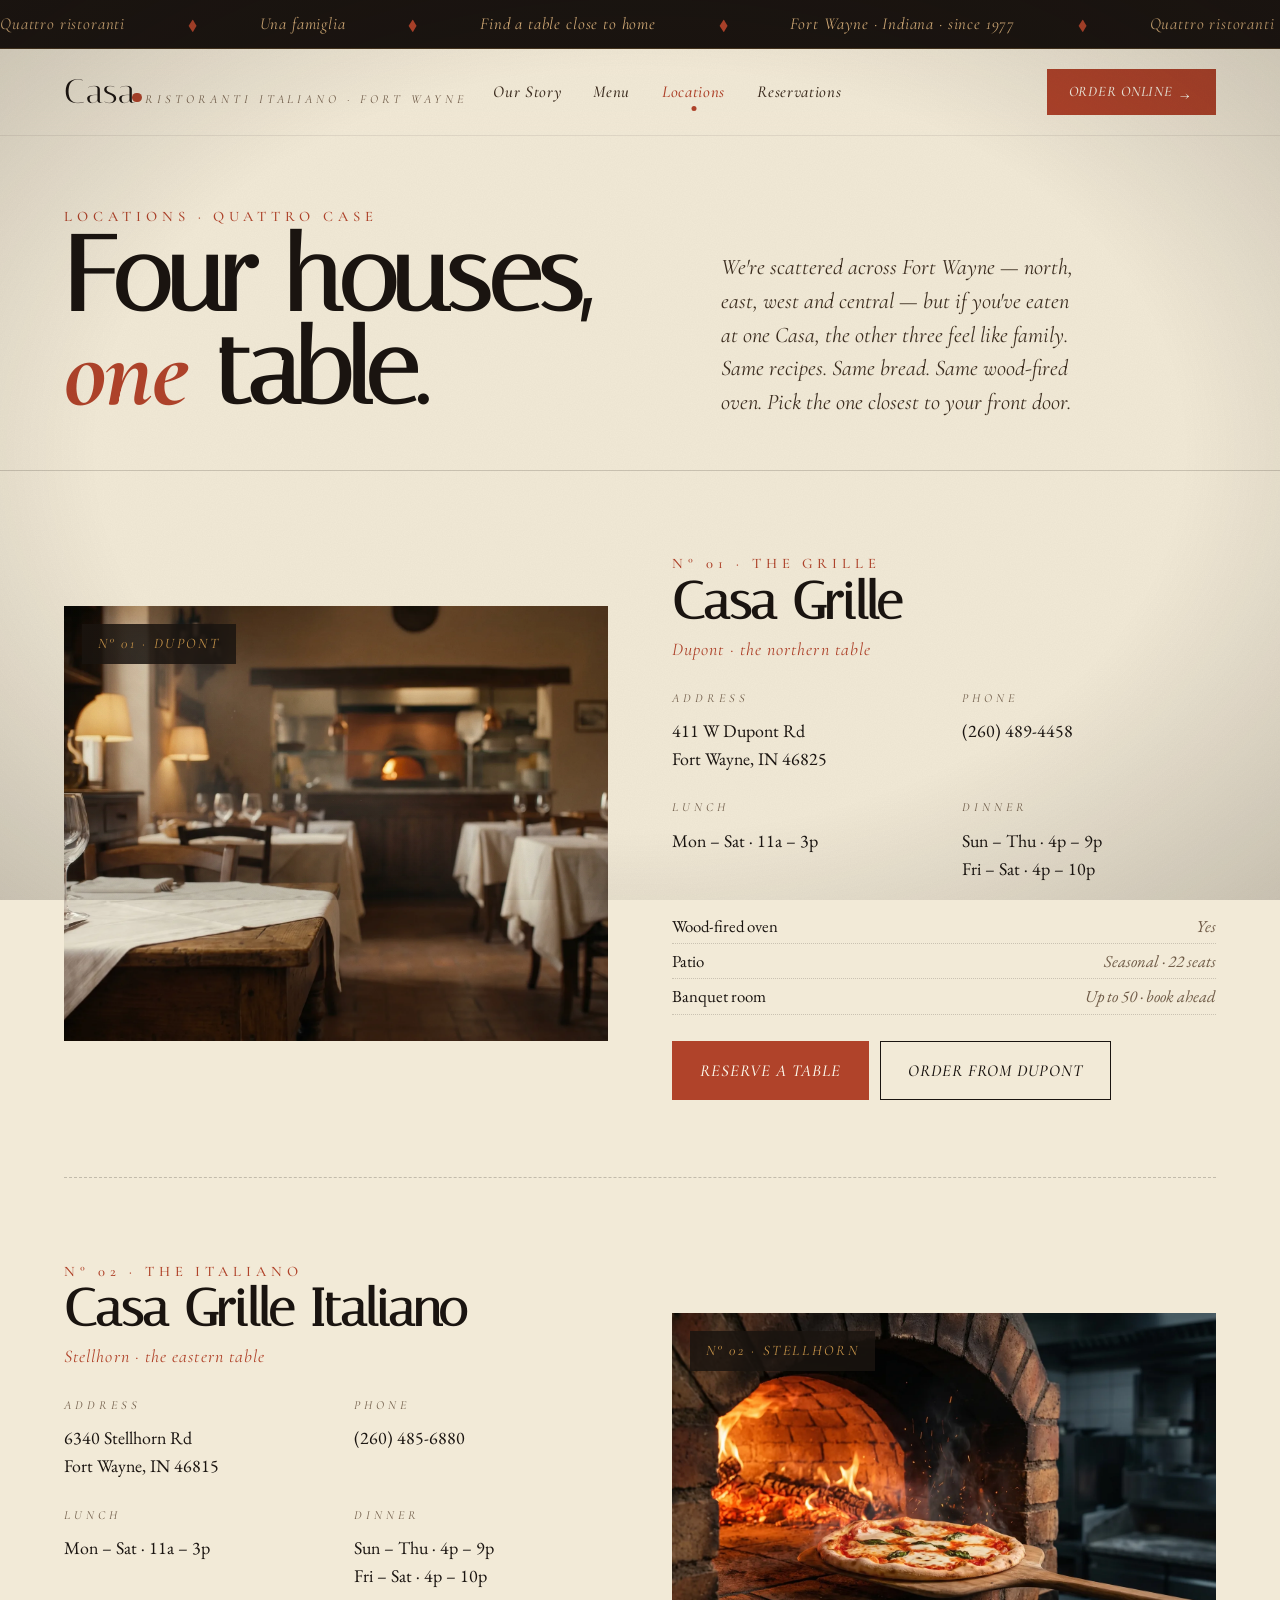
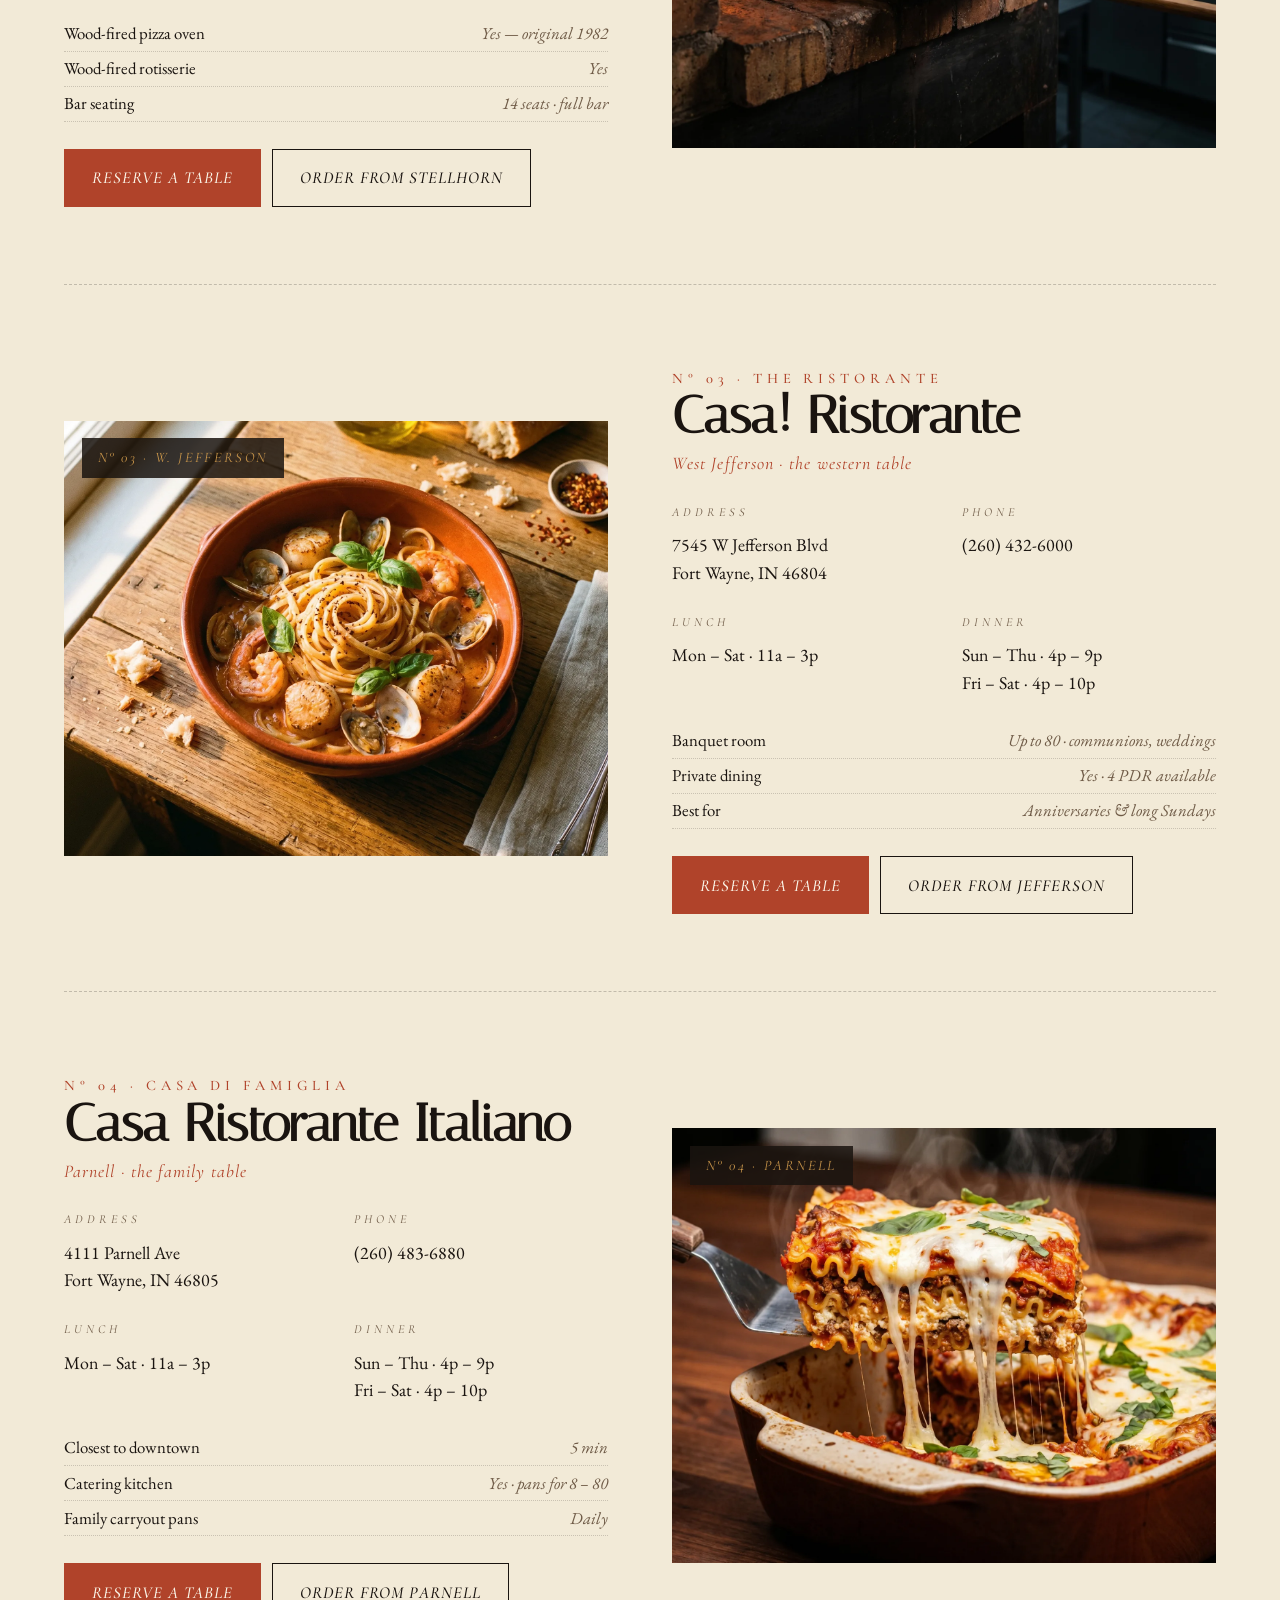
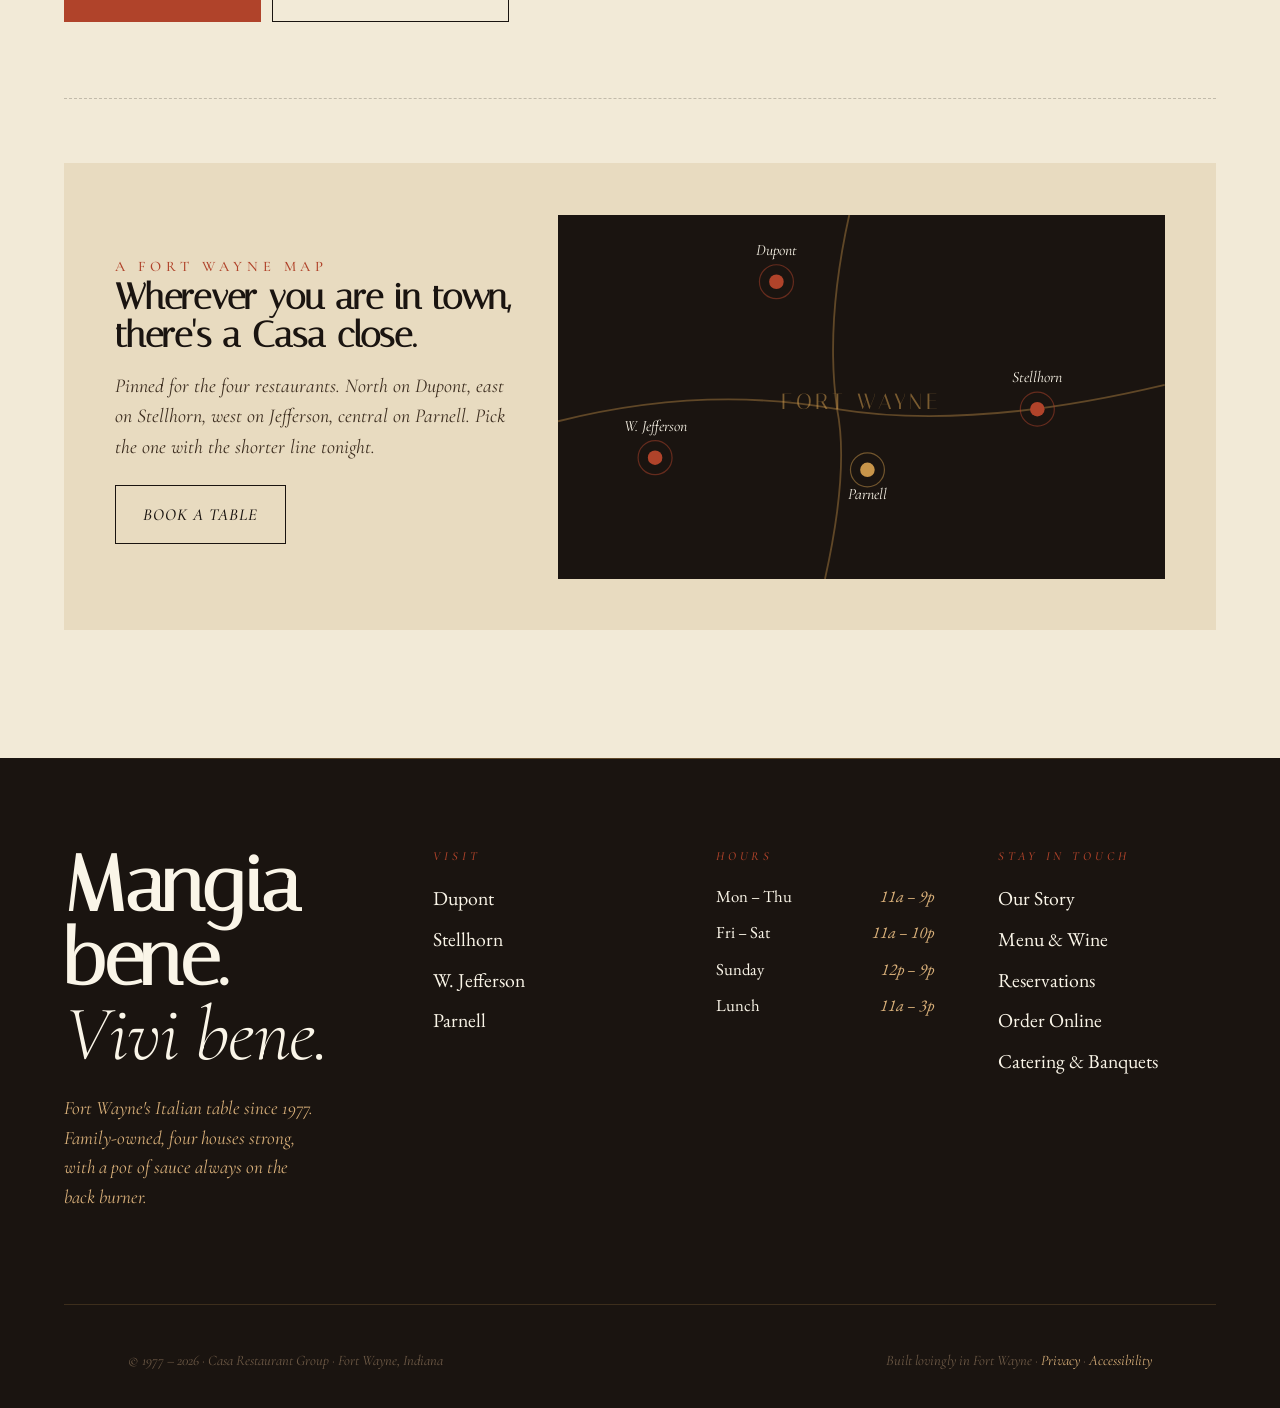
==== locations.html @ 564cd4e3 "feat: launch Casa Ristoranti Italiano demo website Six-page editorial demo for Casa's four Fort Wayn" ====
<!DOCTYPE html>
<html lang="en">
<head>
  <meta charset="UTF-8" />
  <meta name="viewport" content="width=device-width, initial-scale=1.0" />
  <title>Locations · Casa Ristoranti Italiano · Fort Wayne</title>
  <meta name="description" content="Four Casa locations across Fort Wayne, Indiana — Dupont, Stellhorn, West Jefferson, and Parnell. Find a table close to home." />
  <meta name="theme-color" content="#F2EAD7" />
  <link rel="icon" type="image/svg+xml" href="assets/svg/diamond.svg" />

  <link rel="preconnect" href="https://fonts.googleapis.com" />
  <link rel="preconnect" href="https://fonts.gstatic.com" crossorigin />
  <link href="https://fonts.googleapis.com/css2?family=Italiana&family=EB+Garamond:ital,wght@0,400;0,500;0,600;1,400;1,500&family=Cormorant+Garamond:ital,wght@0,300;0,400;0,500;1,300;1,400;1,500&display=swap" rel="stylesheet" />

  <link rel="stylesheet" href="assets/css/tokens.css" />
  <link rel="stylesheet" href="assets/css/base.css" />
  <link rel="stylesheet" href="assets/css/typography.css" />
  <link rel="stylesheet" href="assets/css/layout.css" />
  <link rel="stylesheet" href="assets/css/locations.css" />
</head>
<body>
  <a href="#main" class="skip">Skip to content</a>

  <div class="marquee" aria-hidden="true">
    <div class="marquee__track">
      <div class="marquee__row">
        <span class="marquee__item">Quattro ristoranti</span>
        <span class="marquee__dot">◆</span>
        <span class="marquee__item">Una famiglia</span>
        <span class="marquee__dot">◆</span>
        <span class="marquee__item">Find a table close to home</span>
        <span class="marquee__dot">◆</span>
        <span class="marquee__item">Fort Wayne · Indiana · since 1977</span>
        <span class="marquee__dot">◆</span>
      </div>
      <div class="marquee__row" aria-hidden="true">
        <span class="marquee__item">Quattro ristoranti</span>
        <span class="marquee__dot">◆</span>
        <span class="marquee__item">Una famiglia</span>
        <span class="marquee__dot">◆</span>
        <span class="marquee__item">Find a table close to home</span>
        <span class="marquee__dot">◆</span>
        <span class="marquee__item">Fort Wayne · Indiana · since 1977</span>
        <span class="marquee__dot">◆</span>
      </div>
    </div>
  </div>

  <header class="nav" id="site-nav">
    <div class="shell shell--wide nav__inner">
      <a href="index.html" class="nav__brand"><span class="nav__brand-mark">Casa</span><span class="nav__brand-meta">Ristoranti Italiano · Fort Wayne</span></a>
      <nav class="nav__menu" aria-label="Primary">
        <a href="story.html" class="nav__link">Our Story</a>
        <a href="menu.html" class="nav__link">Menu</a>
        <a href="locations.html" class="nav__link">Locations</a>
        <a href="reservations.html" class="nav__link">Reservations</a>
      </nav>
      <div class="nav__cta"><a href="order.html" class="btn btn--small">Order Online <span class="btn__arrow">→</span></a></div>
      <button class="nav__burger" aria-label="Open menu" aria-expanded="false"><span></span><span></span><span></span></button>
    </div>
  </header>

  <main id="main">
    <section class="shell shell--wide loc-hero">
      <div>
        <span class="t-eyebrow">Locations · Quattro Case</span>
        <h1 class="loc-hero__title reveal">Four houses, <em>one</em> table.</h1>
      </div>
      <p class="loc-hero__lede reveal" style="--reveal-delay: 0.1s">
        We're scattered across Fort Wayne — north, east, west and central — but if you've eaten at one Casa, the other three feel like family. Same recipes. Same bread. Same wood-fired oven. Pick the one closest to your front door.
      </p>
    </section>

    <div class="shell shell--wide">
      <!-- Casa Grille — Dupont -->
      <article class="loc" id="dupont">
        <div class="loc__media reveal">
          <span class="loc__media-num">N° 01 · Dupont</span>
          <img src="assets/img/trattoria-interior.webp" alt="Warm interior of Casa Grille on Dupont, brass pendant lights, terracotta tile floor." />
        </div>
        <div class="loc__text reveal" style="--reveal-delay: 0.1s">
          <span class="t-eyebrow">N° 01 · The Grille</span>
          <h2 class="loc__name">Casa Grille</h2>
          <span class="loc__sub">Dupont · the northern table</span>

          <dl class="loc__details">
            <div>
              <dt>Address</dt>
              <dd>411 W Dupont Rd<br/>Fort Wayne, IN 46825</dd>
            </div>
            <div>
              <dt>Phone</dt>
              <dd><a href="tel:+12604894458">(260) 489-4458</a></dd>
            </div>
            <div>
              <dt>Lunch</dt>
              <dd>Mon &ndash; Sat · 11a &ndash; 3p</dd>
            </div>
            <div>
              <dt>Dinner</dt>
              <dd>Sun &ndash; Thu · 4p &ndash; 9p<br/>Fri &ndash; Sat · 4p &ndash; 10p</dd>
            </div>
          </dl>

          <ul class="loc__hours" style="margin-bottom: 1.5rem;">
            <li><span>Wood-fired oven</span><span>Yes</span></li>
            <li><span>Patio</span><span>Seasonal · 22 seats</span></li>
            <li><span>Banquet room</span><span>Up to 50 · book ahead</span></li>
          </ul>

          <div class="loc__cta">
            <a href="reservations.html?loc=dupont" class="btn">Reserve a Table</a>
            <a href="order.html" class="btn btn--ghost">Order from Dupont</a>
          </div>
        </div>
      </article>

      <!-- Casa Grille Italiano — Stellhorn -->
      <article class="loc" id="stellhorn">
        <div class="loc__media reveal">
          <span class="loc__media-num">N° 02 · Stellhorn</span>
          <img src="assets/img/wood-fired-pizza.webp" alt="Wood-fired pizza going into the brick oven at Casa Stellhorn." />
        </div>
        <div class="loc__text reveal" style="--reveal-delay: 0.1s">
          <span class="t-eyebrow">N° 02 · The Italiano</span>
          <h2 class="loc__name">Casa Grille Italiano</h2>
          <span class="loc__sub">Stellhorn · the eastern table</span>

          <dl class="loc__details">
            <div>
              <dt>Address</dt>
              <dd>6340 Stellhorn Rd<br/>Fort Wayne, IN 46815</dd>
            </div>
            <div>
              <dt>Phone</dt>
              <dd><a href="tel:+12604856880">(260) 485-6880</a></dd>
            </div>
            <div>
              <dt>Lunch</dt>
              <dd>Mon &ndash; Sat · 11a &ndash; 3p</dd>
            </div>
            <div>
              <dt>Dinner</dt>
              <dd>Sun &ndash; Thu · 4p &ndash; 9p<br/>Fri &ndash; Sat · 4p &ndash; 10p</dd>
            </div>
          </dl>

          <ul class="loc__hours" style="margin-bottom: 1.5rem;">
            <li><span>Wood-fired pizza oven</span><span>Yes — original 1982</span></li>
            <li><span>Wood-fired rotisserie</span><span>Yes</span></li>
            <li><span>Bar seating</span><span>14 seats · full bar</span></li>
          </ul>

          <div class="loc__cta">
            <a href="reservations.html?loc=stellhorn" class="btn">Reserve a Table</a>
            <a href="order.html" class="btn btn--ghost">Order from Stellhorn</a>
          </div>
        </div>
      </article>

      <!-- Casa! Ristorante — Jefferson -->
      <article class="loc" id="jefferson">
        <div class="loc__media reveal">
          <span class="loc__media-num">N° 03 · W. Jefferson</span>
          <img src="assets/img/hero-linguine.webp" alt="Plate of Linguine Tutto Mare from Casa! Ristorante on West Jefferson." />
        </div>
        <div class="loc__text reveal" style="--reveal-delay: 0.1s">
          <span class="t-eyebrow">N° 03 · The Ristorante</span>
          <h2 class="loc__name">Casa! Ristorante</h2>
          <span class="loc__sub">West Jefferson · the western table</span>

          <dl class="loc__details">
            <div>
              <dt>Address</dt>
              <dd>7545 W Jefferson Blvd<br/>Fort Wayne, IN 46804</dd>
            </div>
            <div>
              <dt>Phone</dt>
              <dd><a href="tel:+12604326000">(260) 432-6000</a></dd>
            </div>
            <div>
              <dt>Lunch</dt>
              <dd>Mon &ndash; Sat · 11a &ndash; 3p</dd>
            </div>
            <div>
              <dt>Dinner</dt>
              <dd>Sun &ndash; Thu · 4p &ndash; 9p<br/>Fri &ndash; Sat · 4p &ndash; 10p</dd>
            </div>
          </dl>

          <ul class="loc__hours" style="margin-bottom: 1.5rem;">
            <li><span>Banquet room</span><span>Up to 80 · communions, weddings</span></li>
            <li><span>Private dining</span><span>Yes · 4 PDR available</span></li>
            <li><span>Best for</span><span>Anniversaries &amp; long Sundays</span></li>
          </ul>

          <div class="loc__cta">
            <a href="reservations.html?loc=jefferson" class="btn">Reserve a Table</a>
            <a href="order.html" class="btn btn--ghost">Order from Jefferson</a>
          </div>
        </div>
      </article>

      <!-- Casa Ristorante Italiano — Parnell -->
      <article class="loc" id="parnell">
        <div class="loc__media reveal">
          <span class="loc__media-num">N° 04 · Parnell</span>
          <img src="assets/img/lasagna.webp" alt="A square slice of lasagna being lifted from a deep ceramic dish." />
        </div>
        <div class="loc__text reveal" style="--reveal-delay: 0.1s">
          <span class="t-eyebrow">N° 04 · Casa di Famiglia</span>
          <h2 class="loc__name">Casa Ristorante Italiano</h2>
          <span class="loc__sub">Parnell · the family table</span>

          <dl class="loc__details">
            <div>
              <dt>Address</dt>
              <dd>4111 Parnell Ave<br/>Fort Wayne, IN 46805</dd>
            </div>
            <div>
              <dt>Phone</dt>
              <dd><a href="tel:+12604836880">(260) 483-6880</a></dd>
            </div>
            <div>
              <dt>Lunch</dt>
              <dd>Mon &ndash; Sat · 11a &ndash; 3p</dd>
            </div>
            <div>
              <dt>Dinner</dt>
              <dd>Sun &ndash; Thu · 4p &ndash; 9p<br/>Fri &ndash; Sat · 4p &ndash; 10p</dd>
            </div>
          </dl>

          <ul class="loc__hours" style="margin-bottom: 1.5rem;">
            <li><span>Closest to downtown</span><span>5 min</span></li>
            <li><span>Catering kitchen</span><span>Yes · pans for 8 &ndash; 80</span></li>
            <li><span>Family carryout pans</span><span>Daily</span></li>
          </ul>

          <div class="loc__cta">
            <a href="reservations.html?loc=parnell" class="btn">Reserve a Table</a>
            <a href="order.html" class="btn btn--ghost">Order from Parnell</a>
          </div>
        </div>
      </article>

      <!-- Map placeholder -->
      <div class="loc-map">
        <div>
          <span class="t-eyebrow">A Fort Wayne map</span>
          <h2 class="loc-map__title">Wherever you are in town, there's a Casa close.</h2>
          <p class="loc-map__copy">Pinned for the four restaurants. North on Dupont, east on Stellhorn, west on Jefferson, central on Parnell. Pick the one with the shorter line tonight.</p>
          <a href="reservations.html" class="btn btn--ghost" style="margin-top: 1.25rem;">Book a Table</a>
        </div>

        <div class="loc-map__visual" aria-label="Fort Wayne sketch map showing Casa locations">
          <svg viewBox="0 0 500 300" xmlns="http://www.w3.org/2000/svg" preserveAspectRatio="xMidYMid meet">
            <!-- Simple stylized "rivers" -->
            <path d="M 0,170 Q 120,140 230,160 Q 340,178 500,140" stroke="rgba(200,149,74,0.4)" stroke-width="1.5" fill="none"/>
            <path d="M 230,160 Q 240,210 220,300" stroke="rgba(200,149,74,0.4)" stroke-width="1.5" fill="none"/>
            <path d="M 230,160 Q 220,90 240,0" stroke="rgba(200,149,74,0.4)" stroke-width="1.5" fill="none"/>

            <!-- City label -->
            <text x="250" y="160" fill="rgba(200,149,74,0.55)" text-anchor="middle" font-family="'Italiana', serif" font-size="18" letter-spacing="3">FORT WAYNE</text>

            <!-- Pins -->
            <!-- Dupont (north) -->
            <g transform="translate(180,55)">
              <circle r="6" fill="#B0432A"/>
              <circle r="14" fill="none" stroke="#B0432A" stroke-opacity="0.5" stroke-width="1"/>
              <text x="0" y="-22" fill="#FAF5E8" text-anchor="middle" font-family="'Cormorant Garamond', serif" font-style="italic" font-size="13">Dupont</text>
            </g>
            <!-- Stellhorn (east) -->
            <g transform="translate(395,160)">
              <circle r="6" fill="#B0432A"/>
              <circle r="14" fill="none" stroke="#B0432A" stroke-opacity="0.5" stroke-width="1"/>
              <text x="0" y="-22" fill="#FAF5E8" text-anchor="middle" font-family="'Cormorant Garamond', serif" font-style="italic" font-size="13">Stellhorn</text>
            </g>
            <!-- Jefferson (west) -->
            <g transform="translate(80,200)">
              <circle r="6" fill="#B0432A"/>
              <circle r="14" fill="none" stroke="#B0432A" stroke-opacity="0.5" stroke-width="1"/>
              <text x="0" y="-22" fill="#FAF5E8" text-anchor="middle" font-family="'Cormorant Garamond', serif" font-style="italic" font-size="13">W. Jefferson</text>
            </g>
            <!-- Parnell (central) -->
            <g transform="translate(255,210)">
              <circle r="6" fill="#C8954A"/>
              <circle r="14" fill="none" stroke="#C8954A" stroke-opacity="0.5" stroke-width="1"/>
              <text x="0" y="24" fill="#FAF5E8" text-anchor="middle" font-family="'Cormorant Garamond', serif" font-style="italic" font-size="13">Parnell</text>
            </g>
          </svg>
        </div>
      </div>
    </div>
  </main>

  <footer class="footer">
    <div class="shell shell--wide">
      <div class="footer__inner">
        <div class="footer__brand">
          <h2 class="footer__head">Mangia bene.<br/><em class="flourish">Vivi bene.</em></h2>
          <p class="footer__lede">Fort Wayne's Italian table since 1977. Family-owned, four houses strong, with a pot of sauce always on the back burner.</p>
        </div>
        <div class="footer__col">
          <h4>Visit</h4>
          <ul>
            <li><a href="locations.html#dupont">Dupont</a></li>
            <li><a href="locations.html#stellhorn">Stellhorn</a></li>
            <li><a href="locations.html#jefferson">W. Jefferson</a></li>
            <li><a href="locations.html#parnell">Parnell</a></li>
          </ul>
        </div>
        <div class="footer__col">
          <h4>Hours</h4>
          <ul class="footer__hours">
            <li><span>Mon &ndash; Thu</span><span>11a &ndash; 9p</span></li>
            <li><span>Fri &ndash; Sat</span><span>11a &ndash; 10p</span></li>
            <li><span>Sunday</span><span>12p &ndash; 9p</span></li>
            <li><span>Lunch</span><span>11a &ndash; 3p</span></li>
          </ul>
        </div>
        <div class="footer__col">
          <h4>Stay in Touch</h4>
          <ul>
            <li><a href="story.html">Our Story</a></li>
            <li><a href="menu.html">Menu &amp; Wine</a></li>
            <li><a href="reservations.html">Reservations</a></li>
            <li><a href="order.html">Order Online</a></li>
            <li><a href="#">Catering &amp; Banquets</a></li>
          </ul>
        </div>
      </div>
      <hr class="footer__rule" />
      <div class="shell shell--wide footer__legal">
        <span>&copy; 1977 &ndash; <span id="year"></span> · Casa Restaurant Group · Fort Wayne, Indiana</span>
        <span>Built lovingly in Fort Wayne · <a href="#">Privacy</a> · <a href="#">Accessibility</a></span>
      </div>
    </div>
  </footer>

  <script type="module" src="assets/js/main.js"></script>
</body>
</html>
---- assets/css/tokens.css ----
/* ==========================================================================
   CASA · Design Tokens
   "Tuscan Editorial" — warm parchment, terracotta heat, deep ink, aged gold.
   ========================================================================== */

:root {
  /* ---- Palette ---- */
  --cream:        #F2EAD7;   /* primary background */
  --paper:        #E8DBC0;   /* cards / sections */
  --paper-soft:   #EFE3CB;   /* hovers */
  --terracotta:   #B0432A;   /* primary accent — sauce red */
  --sienna:       #8B3A1B;   /* deeper accent */
  --olive:        #3F4A2A;   /* secondary — basil */
  --olive-deep:   #2A331C;
  --gold:         #C8954A;   /* aged gold — labels, dividers */
  --gold-soft:    #D9B07A;
  --ink:          #1A1410;   /* primary text */
  --ink-soft:     #3C2D1F;   /* secondary text */
  --ink-mute:     #6F5B47;   /* tertiary text */
  --bone:         #FAF5E8;   /* highlights */
  --shadow:       rgba(26, 20, 16, 0.18);

  /* ---- Type ---- */
  --font-display: 'Italiana', 'Bodoni Moda', 'Didot', serif;
  --font-serif:   'EB Garamond', 'Garamond', 'Times New Roman', serif;
  --font-italic:  'Cormorant Garamond', 'EB Garamond', serif;
  --font-mono:    'Courier Prime', 'IBM Plex Mono', monospace;

  --fs-eyebrow:   clamp(0.6875rem, 0.62rem + 0.3vw, 0.8125rem);
  --fs-body:      clamp(1rem, 0.96rem + 0.2vw, 1.125rem);
  --fs-lede:      clamp(1.125rem, 1rem + 0.6vw, 1.5rem);
  --fs-h6:        clamp(1rem, 0.95rem + 0.3vw, 1.125rem);
  --fs-h5:        clamp(1.25rem, 1.1rem + 0.7vw, 1.625rem);
  --fs-h4:        clamp(1.625rem, 1.3rem + 1.5vw, 2.5rem);
  --fs-h3:        clamp(2rem, 1.5rem + 2.5vw, 3.75rem);
  --fs-h2:        clamp(2.75rem, 2rem + 4vw, 5.5rem);
  --fs-h1:        clamp(3.75rem, 2rem + 9vw, 12rem);
  --fs-numeral:   clamp(5rem, 4rem + 12vw, 16rem);

  /* ---- Spacing ---- */
  --sp-1: 0.25rem;
  --sp-2: 0.5rem;
  --sp-3: 0.75rem;
  --sp-4: 1rem;
  --sp-5: 1.5rem;
  --sp-6: 2rem;
  --sp-7: 3rem;
  --sp-8: 4rem;
  --sp-9: 6rem;
  --sp-10: 8rem;
  --sp-11: 12rem;

  /* ---- Layout ---- */
  --measure: 68ch;
  --gutter: clamp(1.25rem, 4vw, 3rem);
  --rail: clamp(1.25rem, 5vw, 5rem);
  --col-max: 1480px;

  /* ---- Motion ---- */
  --ease-soft: cubic-bezier(0.22, 1, 0.36, 1);
  --ease-snap: cubic-bezier(0.83, 0, 0.17, 1);
  --ease-warm: cubic-bezier(0.4, 0, 0.2, 1);

  /* ---- Misc ---- */
  --hairline: 1px solid rgba(26, 20, 16, 0.18);
  --hairline-gold: 1px solid rgba(200, 149, 74, 0.4);
  --grain-opacity: 0.06;
}

/* Reduced motion preference */
@media (prefers-reduced-motion: reduce) {
  *, *::before, *::after {
    animation-duration: 0.01ms !important;
    animation-iteration-count: 1 !important;
    transition-duration: 0.01ms !important;
    scroll-behavior: auto !important;
  }
}
---- assets/css/base.css ----
/* ==========================================================================
   CASA · Base + Reset
   ========================================================================== */

*, *::before, *::after { box-sizing: border-box; }
html { -webkit-text-size-adjust: 100%; -webkit-font-smoothing: antialiased; -moz-osx-font-smoothing: grayscale; scroll-behavior: smooth; }
body { margin: 0; min-height: 100vh; line-height: 1.5; }
img, picture, video, canvas, svg { display: block; max-width: 100%; }
input, button, textarea, select { font: inherit; color: inherit; }
button { cursor: pointer; background: none; border: 0; padding: 0; }
p, h1, h2, h3, h4, h5, h6 { overflow-wrap: break-word; margin: 0; }
ul, ol { margin: 0; padding: 0; list-style: none; }
a { color: inherit; text-decoration: none; }

::selection { background: var(--terracotta); color: var(--bone); }
::-moz-selection { background: var(--terracotta); color: var(--bone); }

/* ---- Page chrome ---- */
html, body {
  background: var(--cream);
  color: var(--ink);
  font-family: var(--font-serif);
  font-size: var(--fs-body);
  font-weight: 400;
}

body {
  position: relative;
  overflow-x: clip;
}

/* Subtle paper grain over the entire site */
body::before {
  content: "";
  position: fixed;
  inset: 0;
  pointer-events: none;
  z-index: 999;
  background-image: url("data:image/svg+xml;utf8,<svg xmlns='http://www.w3.org/2000/svg' width='240' height='240'><filter id='n'><feTurbulence type='fractalNoise' baseFrequency='0.85' numOctaves='2' stitchTiles='stitch'/><feColorMatrix values='0 0 0 0 0  0 0 0 0 0  0 0 0 0 0  0 0 0 0.45 0'/></filter><rect width='240' height='240' filter='url(%23n)'/></svg>");
  background-size: 240px 240px;
  opacity: var(--grain-opacity);
  mix-blend-mode: multiply;
}

/* Vignette wash on edges */
body::after {
  content: "";
  position: fixed;
  inset: 0;
  pointer-events: none;
  z-index: 998;
  background: radial-gradient(ellipse at center, transparent 60%, rgba(26, 20, 16, 0.18) 100%);
}

/* ---- Common containers ---- */
.shell {
  width: 100%;
  max-width: var(--col-max);
  margin-inline: auto;
  padding-inline: var(--rail);
}

.shell--wide {
  max-width: 1700px;
}

.shell--narrow {
  max-width: 880px;
}

/* ---- Hairlines ---- */
.rule {
  border: 0;
  height: 1px;
  background: var(--ink);
  opacity: 0.2;
}

.rule--gold {
  background: var(--gold);
  opacity: 0.5;
}

.rule--ornate {
  position: relative;
  height: 24px;
  background: none;
  display: flex;
  align-items: center;
  justify-content: center;
}

.rule--ornate::before,
.rule--ornate::after {
  content: "";
  flex: 1;
  height: 1px;
  background: var(--gold);
  opacity: 0.5;
}

.rule--ornate::before { margin-right: 1.5rem; }
.rule--ornate::after { margin-left: 1.5rem; }

.rule--ornate svg {
  flex-shrink: 0;
  width: 24px;
  height: 24px;
  color: var(--terracotta);
}

/* ---- Visually hidden ---- */
.sr-only {
  position: absolute;
  width: 1px; height: 1px;
  padding: 0; margin: -1px;
  overflow: hidden;
  clip: rect(0, 0, 0, 0);
  white-space: nowrap;
  border: 0;
}

/* ---- Skip link ---- */
.skip {
  position: absolute;
  top: -100px;
  left: var(--rail);
  background: var(--ink);
  color: var(--bone);
  padding: 0.75rem 1.25rem;
  z-index: 9999;
  transition: top 0.2s var(--ease-warm);
}
.skip:focus { top: 0.75rem; }
---- assets/css/typography.css ----
/* ==========================================================================
   CASA · Typography
   Italiana for headlines, EB Garamond for body, Cormorant for italic accents.
   ========================================================================== */

.t-display {
  font-family: var(--font-display);
  font-weight: 400;
  font-size: var(--fs-h1);
  line-height: 0.88;
  letter-spacing: -0.02em;
}

.t-h1 { font-family: var(--font-display); font-weight: 400; font-size: var(--fs-h1); line-height: 0.9; letter-spacing: -0.015em; }
.t-h2 { font-family: var(--font-display); font-weight: 400; font-size: var(--fs-h2); line-height: 0.95; letter-spacing: -0.01em; }
.t-h3 { font-family: var(--font-display); font-weight: 400; font-size: var(--fs-h3); line-height: 1; }
.t-h4 { font-family: var(--font-italic); font-weight: 500; font-size: var(--fs-h4); line-height: 1.1; font-style: italic; }
.t-h5 { font-family: var(--font-serif); font-weight: 600; font-size: var(--fs-h5); line-height: 1.2; }
.t-h6 { font-family: var(--font-serif); font-weight: 600; font-size: var(--fs-h6); line-height: 1.3; }

.t-italic {
  font-family: var(--font-italic);
  font-style: italic;
  font-weight: 400;
}

.t-eyebrow {
  font-family: var(--font-italic);
  font-style: normal;
  font-weight: 500;
  font-size: var(--fs-eyebrow);
  text-transform: uppercase;
  letter-spacing: 0.34em;
  color: var(--terracotta);
}

.t-eyebrow--gold { color: var(--gold); }
.t-eyebrow--ink  { color: var(--ink); }

.t-numeral {
  font-family: var(--font-display);
  font-weight: 400;
  font-size: var(--fs-numeral);
  line-height: 0.8;
  font-feature-settings: "lnum";
  color: var(--terracotta);
}

.t-pull {
  font-family: var(--font-italic);
  font-style: italic;
  font-weight: 300;
  font-size: clamp(1.5rem, 1.2rem + 1.6vw, 2.625rem);
  line-height: 1.25;
  color: var(--sienna);
  max-width: 36ch;
}

.t-lede {
  font-family: var(--font-italic);
  font-style: italic;
  font-weight: 400;
  font-size: var(--fs-lede);
  line-height: 1.45;
  color: var(--ink-soft);
}

.t-body {
  font-family: var(--font-serif);
  font-size: var(--fs-body);
  line-height: 1.65;
  color: var(--ink-soft);
}

.t-body p + p { margin-top: 1em; text-indent: 1.5em; }

/* Drop cap utility — first letter ornament */
.dropcap::first-letter {
  font-family: var(--font-display);
  font-size: 5.4em;
  line-height: 0.78;
  float: left;
  margin: 0.05em 0.12em -0.15em 0;
  color: var(--terracotta);
  font-weight: 400;
}

/* Italic flourish — used inline within headings */
.flourish {
  font-family: var(--font-italic);
  font-style: italic;
  font-weight: 300;
  letter-spacing: -0.01em;
}

/* Small caps */
.smallcaps {
  font-family: var(--font-italic);
  font-variant: small-caps;
  letter-spacing: 0.18em;
  font-weight: 500;
}

/* Big editorial number for sections */
.section-num {
  font-family: var(--font-display);
  font-style: italic;
  font-weight: 400;
  color: var(--gold);
  font-size: clamp(2rem, 1.5rem + 1.6vw, 3rem);
  line-height: 1;
  display: inline-block;
}

/* Marquee phrase row */
.t-marquee {
  font-family: var(--font-italic);
  font-style: italic;
  font-weight: 300;
  font-size: clamp(1rem, 0.9rem + 0.4vw, 1.25rem);
  letter-spacing: 0.04em;
}

/* Price tag style for menu */
.t-price {
  font-family: var(--font-italic);
  font-style: italic;
  font-weight: 400;
  font-size: 1.05em;
  color: var(--sienna);
  font-feature-settings: "tnum";
}

.t-link {
  position: relative;
  display: inline-block;
  font-family: var(--font-italic);
  font-style: italic;
  letter-spacing: 0.02em;
  padding-bottom: 2px;
}

.t-link::after {
  content: "";
  position: absolute;
  left: 0; right: 0; bottom: 0;
  height: 1px;
  background: currentColor;
  transform: scaleX(1);
  transform-origin: right center;
  transition: transform 0.5s var(--ease-snap);
}

.t-link:hover::after {
  transform: scaleX(0);
  transform-origin: left center;
}
---- assets/css/layout.css ----
/* ==========================================================================
   CASA · Layout — Nav, Marquee, Footer, Buttons
   ========================================================================== */

/* ---- Marquee strip (top of page) ---- */
.marquee {
  background: var(--ink);
  color: var(--bone);
  border-bottom: 1px solid rgba(200, 149, 74, 0.25);
  overflow: hidden;
  position: relative;
  padding: 0.625rem 0;
}

.marquee__track {
  display: flex;
  gap: 0;
  width: max-content;
  animation: marquee-scroll 60s linear infinite;
  will-change: transform;
}

.marquee__row {
  display: flex;
  gap: 3.5rem;
  padding-right: 3.5rem;
  white-space: nowrap;
  align-items: center;
}

.marquee__item {
  font-family: var(--font-italic);
  font-style: italic;
  font-weight: 400;
  font-size: 0.9375rem;
  letter-spacing: 0.05em;
  color: var(--gold-soft);
}

.marquee__dot {
  color: var(--terracotta);
  font-size: 0.75rem;
  display: inline-block;
}

@keyframes marquee-scroll {
  to { transform: translateX(-50%); }
}

.marquee:hover .marquee__track { animation-play-state: paused; }

/* ---- Primary navigation ---- */
.nav {
  position: sticky;
  top: 0;
  z-index: 50;
  background: rgba(242, 234, 215, 0.92);
  backdrop-filter: blur(14px) saturate(110%);
  -webkit-backdrop-filter: blur(14px) saturate(110%);
  border-bottom: 1px solid rgba(26, 20, 16, 0.08);
  transition: border-color 0.3s var(--ease-warm), background 0.4s var(--ease-warm);
}

.nav__inner {
  display: grid;
  grid-template-columns: 1fr auto 1fr;
  align-items: center;
  gap: 1.5rem;
  padding-block: 1.125rem;
}

.nav__brand {
  display: flex;
  align-items: baseline;
  gap: 0.5rem;
  font-family: var(--font-display);
  font-size: 1.625rem;
  letter-spacing: 0.02em;
  color: var(--ink);
}

.nav__brand-mark {
  display: inline-block;
  position: relative;
  font-size: 1.875rem;
  line-height: 1;
}

.nav__brand-mark::after {
  content: "";
  position: absolute;
  right: -0.16em;
  bottom: 0.18em;
  width: 0.28em;
  height: 0.28em;
  border-radius: 999px;
  background: var(--terracotta);
}

.nav__brand-meta {
  font-family: var(--font-italic);
  font-style: italic;
  font-weight: 400;
  font-size: 0.6875rem;
  letter-spacing: 0.32em;
  text-transform: uppercase;
  color: var(--ink-mute);
  white-space: nowrap;
}

.nav__menu {
  display: flex;
  gap: clamp(1rem, 2.5vw, 2.5rem);
  align-items: center;
  justify-content: center;
}

.nav__link {
  font-family: var(--font-italic);
  font-style: italic;
  font-weight: 500;
  font-size: 0.9375rem;
  letter-spacing: 0.04em;
  position: relative;
  padding: 0.4em 0;
  color: var(--ink-soft);
  transition: color 0.25s var(--ease-warm);
}

.nav__link::after {
  content: "";
  position: absolute;
  left: 50%; bottom: 0;
  width: 5px; height: 5px;
  border-radius: 999px;
  background: var(--terracotta);
  transform: translateX(-50%) scale(0);
  transition: transform 0.3s var(--ease-snap);
}

.nav__link:hover { color: var(--ink); }
.nav__link:hover::after { transform: translateX(-50%) scale(1); }
.nav__link[aria-current="page"] { color: var(--terracotta); }
.nav__link[aria-current="page"]::after { transform: translateX(-50%) scale(1); background: var(--terracotta); }

.nav__cta {
  justify-self: end;
  display: flex;
  align-items: center;
  gap: 1rem;
}

/* Mobile nav toggle */
.nav__burger {
  display: none;
  width: 40px; height: 40px;
  position: relative;
  color: var(--ink);
}

.nav__burger span {
  position: absolute;
  left: 8px; right: 8px;
  height: 1.5px;
  background: currentColor;
  transition: transform 0.4s var(--ease-snap), opacity 0.3s ease, top 0.3s var(--ease-snap);
}
.nav__burger span:nth-child(1) { top: 14px; }
.nav__burger span:nth-child(2) { top: 19px; }
.nav__burger span:nth-child(3) { top: 24px; }

.nav.is-open .nav__burger span:nth-child(1) { top: 19px; transform: rotate(45deg); }
.nav.is-open .nav__burger span:nth-child(2) { opacity: 0; }
.nav.is-open .nav__burger span:nth-child(3) { top: 19px; transform: rotate(-45deg); }

@media (max-width: 880px) {
  .nav__inner {
    grid-template-columns: 1fr auto;
  }
  .nav__menu {
    grid-column: 1 / -1;
    grid-row: 2;
    flex-direction: column;
    align-items: flex-start;
    gap: 1.25rem;
    padding: 1.5rem 0 1rem;
    max-height: 0;
    overflow: hidden;
    transition: max-height 0.45s var(--ease-snap);
    border-top: 1px solid rgba(26, 20, 16, 0.1);
    margin-top: 1rem;
  }
  .nav.is-open .nav__menu { max-height: 30rem; }
  .nav__cta { display: none; }
  .nav__burger { display: block; }
  .nav__brand-meta { display: none; }
}

/* ---- Buttons ---- */
.btn {
  display: inline-flex;
  align-items: center;
  justify-content: center;
  gap: 0.5em;
  padding: 0.875rem 1.5rem;
  font-family: var(--font-italic);
  font-style: italic;
  font-weight: 500;
  font-size: 0.9375rem;
  letter-spacing: 0.06em;
  text-transform: uppercase;
  background: var(--terracotta);
  color: var(--bone);
  border: 1px solid var(--terracotta);
  position: relative;
  overflow: hidden;
  isolation: isolate;
  transition: color 0.4s var(--ease-snap), border-color 0.4s var(--ease-warm);
}

.btn::before {
  content: "";
  position: absolute;
  inset: 0;
  background: var(--ink);
  z-index: -1;
  transform: translateY(101%);
  transition: transform 0.5s var(--ease-snap);
}

.btn:hover::before { transform: translateY(0); }
.btn:hover { border-color: var(--ink); }

.btn--ghost {
  background: transparent;
  color: var(--ink);
  border: 1px solid var(--ink);
}

.btn--ghost::before {
  background: var(--terracotta);
}

.btn--ghost:hover {
  color: var(--bone);
  border-color: var(--terracotta);
}

.btn--small {
  padding: 0.625rem 1.125rem;
  font-size: 0.8125rem;
}

.btn--cream {
  background: var(--cream);
  color: var(--ink);
  border-color: var(--cream);
}

.btn--cream::before { background: var(--terracotta); }
.btn--cream:hover { color: var(--bone); border-color: var(--terracotta); }

.btn .btn__arrow {
  width: 1em; height: 1em;
  transition: transform 0.4s var(--ease-snap);
}

.btn:hover .btn__arrow { transform: translateX(4px); }

/* ---- Section header pattern ---- */
.section-head {
  display: grid;
  grid-template-columns: auto 1fr;
  align-items: end;
  gap: clamp(1rem, 4vw, 3rem);
  padding-block: clamp(2rem, 6vw, 5rem) clamp(1.5rem, 4vw, 3rem);
}

.section-head__label {
  display: flex;
  align-items: center;
  gap: 0.875rem;
}

.section-head__rule {
  width: 64px; height: 1px;
  background: var(--terracotta);
}

.section-head__title {
  font-family: var(--font-display);
  font-size: var(--fs-h2);
  line-height: 0.95;
  margin: 0;
}

/* ---- Footer ---- */
.footer {
  margin-top: clamp(4rem, 10vw, 8rem);
  background: var(--ink);
  color: var(--bone);
  position: relative;
  isolation: isolate;
}

.footer::before {
  content: "";
  position: absolute;
  top: 0; left: 0; right: 0;
  height: 1px;
  background: linear-gradient(to right, transparent, var(--gold) 30%, var(--gold) 70%, transparent);
  opacity: 0.4;
}

.footer__inner {
  padding-block: clamp(3rem, 7vw, 6rem) clamp(1.5rem, 3vw, 2.5rem);
  display: grid;
  grid-template-columns: 1.4fr 1fr 1fr 1fr;
  gap: clamp(2rem, 5vw, 4rem);
}

.footer__head {
  font-family: var(--font-display);
  font-size: clamp(2.5rem, 1.5rem + 4vw, 5rem);
  line-height: 0.95;
  letter-spacing: -0.01em;
  color: var(--bone);
  margin-bottom: 1.25rem;
}

.footer__lede {
  font-family: var(--font-italic);
  font-style: italic;
  color: var(--gold-soft);
  font-size: 1.0625rem;
  line-height: 1.55;
  max-width: 32ch;
}

.footer__col h4 {
  font-family: var(--font-italic);
  font-style: italic;
  font-weight: 500;
  font-size: 0.6875rem;
  letter-spacing: 0.32em;
  text-transform: uppercase;
  color: var(--terracotta);
  margin-bottom: 1rem;
}

.footer__col ul li + li { margin-top: 0.625rem; }
.footer__col a { color: var(--bone); transition: color 0.25s var(--ease-warm); }
.footer__col a:hover { color: var(--gold); }

.footer__hours li {
  display: flex;
  justify-content: space-between;
  gap: 1rem;
  font-family: var(--font-serif);
  font-size: 0.9375rem;
  color: var(--bone);
}

.footer__hours li span:last-child {
  color: var(--gold-soft);
  font-style: italic;
}

.footer__rule {
  border: 0;
  height: 1px;
  background: rgba(200, 149, 74, 0.2);
  margin-top: 3rem;
}

.footer__legal {
  display: flex;
  flex-wrap: wrap;
  justify-content: space-between;
  gap: 1rem;
  padding-block: 2rem;
  font-family: var(--font-italic);
  font-style: italic;
  font-size: 0.8125rem;
  color: var(--ink-mute);
}

.footer__legal a { color: var(--gold-soft); }

@media (max-width: 880px) {
  .footer__inner {
    grid-template-columns: 1fr 1fr;
  }
  .footer__brand { grid-column: 1 / -1; }
}

@media (max-width: 540px) {
  .footer__inner { grid-template-columns: 1fr; }
}

/* ---- Reveal animation hook ---- */
.reveal {
  opacity: 0;
  transform: translateY(28px);
  transition: opacity 0.9s var(--ease-snap), transform 0.9s var(--ease-snap);
  transition-delay: var(--reveal-delay, 0s);
}

.reveal.is-visible {
  opacity: 1;
  transform: translateY(0);
}

.reveal--mask {
  position: relative;
  overflow: hidden;
}

.reveal--mask > * {
  display: inline-block;
  transform: translateY(110%);
  transition: transform 1.2s var(--ease-snap);
  transition-delay: var(--reveal-delay, 0s);
}

.reveal--mask.is-visible > * {
  transform: translateY(0);
}

/* ---- Image frame variants ---- */
.frame {
  position: relative;
  overflow: hidden;
  background: var(--paper);
}

.frame img {
  width: 100%; height: 100%;
  object-fit: cover;
  transition: transform 1.2s var(--ease-warm);
}

.frame:hover img { transform: scale(1.04); }

/* Number badge */
.badge {
  position: absolute;
  top: 1rem; right: 1rem;
  background: var(--ink);
  color: var(--gold-soft);
  font-family: var(--font-italic);
  font-style: italic;
  font-size: 0.75rem;
  letter-spacing: 0.18em;
  text-transform: uppercase;
  padding: 0.5rem 0.875rem;
  border-radius: 999px;
  z-index: 2;
}

/* Stamp circle */
.stamp {
  --size: 140px;
  width: var(--size); height: var(--size);
  position: relative;
  display: inline-flex;
  align-items: center;
  justify-content: center;
  color: var(--terracotta);
  border: 1px solid currentColor;
  border-radius: 999px;
  font-family: var(--font-italic);
  font-style: italic;
  text-align: center;
  flex-shrink: 0;
}

.stamp__inner {
  font-size: 0.75rem;
  letter-spacing: 0.24em;
  text-transform: uppercase;
  line-height: 1.4;
  font-weight: 500;
}

.stamp__year {
  font-family: var(--font-display);
  font-style: normal;
  font-size: 1.625rem;
  letter-spacing: 0.05em;
  display: block;
  color: var(--terracotta);
}

.stamp svg {
  position: absolute;
  inset: 0;
  width: 100%; height: 100%;
  animation: spin 28s linear infinite;
}

@keyframes spin {
  to { transform: rotate(360deg); }
}
---- assets/css/locations.css ----
/* ==========================================================================
   CASA · Locations Page
   ========================================================================== */

.loc-hero {
  padding-top: clamp(2rem, 5vw, 4rem);
  padding-bottom: clamp(2rem, 4vw, 3rem);
  border-bottom: 1px solid rgba(26, 20, 16, 0.18);
  display: grid;
  grid-template-columns: 1.2fr 1fr;
  gap: clamp(2rem, 5vw, 4rem);
  align-items: end;
}

.loc-hero__title {
  font-family: var(--font-display);
  font-size: clamp(3rem, 1.5rem + 6vw, 8rem);
  line-height: 0.9;
  letter-spacing: -0.02em;
}

.loc-hero__title em { font-family: var(--font-italic); font-style: italic; color: var(--terracotta); }

.loc-hero__lede {
  font-family: var(--font-italic);
  font-style: italic;
  color: var(--ink-soft);
  font-size: clamp(1.0625rem, 1rem + 0.4vw, 1.25rem);
  line-height: 1.5;
  max-width: 36ch;
}

@media (max-width: 880px) {
  .loc-hero { grid-template-columns: 1fr; }
}

/* Each location is a long horizontal block with image + info */
.loc {
  padding-block: clamp(3rem, 6vw, 5rem);
  display: grid;
  grid-template-columns: 1fr 1fr;
  gap: clamp(2rem, 5vw, 4rem);
  align-items: center;
  border-bottom: 1px dashed rgba(26, 20, 16, 0.22);
}

.loc:nth-child(even) .loc__media { order: 2; }
.loc:nth-child(even) .loc__text { order: 1; }

.loc__media {
  position: relative;
  aspect-ratio: 5/4;
  overflow: hidden;
  background: var(--paper);
}

.loc__media img { width: 100%; height: 100%; object-fit: cover; }

.loc__media-num {
  position: absolute;
  top: 1rem; left: 1rem;
  background: rgba(26, 20, 16, 0.85);
  color: var(--gold);
  padding: 0.5rem 0.875rem;
  font-family: var(--font-italic);
  font-style: italic;
  font-size: 0.8125rem;
  letter-spacing: 0.18em;
  text-transform: uppercase;
  z-index: 2;
}

.loc__name {
  font-family: var(--font-display);
  font-size: clamp(2rem, 1.5rem + 2vw, 3.5rem);
  line-height: 0.95;
  letter-spacing: -0.01em;
  margin-bottom: 0.5rem;
}

.loc__sub {
  font-family: var(--font-italic);
  font-style: italic;
  color: var(--terracotta);
  font-size: 1rem;
  letter-spacing: 0.06em;
  margin-bottom: 1.5rem;
  display: block;
}

.loc__details {
  display: grid;
  grid-template-columns: 1fr 1fr;
  gap: 1.5rem 2rem;
  margin-bottom: 1.5rem;
}

.loc__details dt {
  font-family: var(--font-italic);
  font-style: italic;
  font-size: 0.6875rem;
  letter-spacing: 0.32em;
  text-transform: uppercase;
  color: var(--ink-mute);
  margin-bottom: 0.5rem;
}

.loc__details dd {
  font-family: var(--font-serif);
  font-size: 1rem;
  line-height: 1.55;
  color: var(--ink);
  margin: 0;
}

.loc__details dd a:hover { color: var(--terracotta); }

.loc__hours li {
  display: flex;
  justify-content: space-between;
  font-family: var(--font-serif);
  font-size: 0.9375rem;
  border-bottom: 1px dotted rgba(26, 20, 16, 0.18);
  padding: 0.25rem 0;
}

.loc__hours li span:last-child { font-style: italic; color: var(--ink-mute); }

.loc__cta {
  display: flex;
  flex-wrap: wrap;
  gap: 0.625rem;
}

@media (max-width: 880px) {
  .loc { grid-template-columns: 1fr; gap: 1.5rem; }
  .loc:nth-child(even) .loc__media { order: 1; }
  .loc:nth-child(even) .loc__text { order: 2; }
  .loc__details { grid-template-columns: 1fr; gap: 1rem; }
}

/* Map placeholder */
.loc-map {
  background: var(--paper);
  padding: clamp(2rem, 4vw, 3rem);
  margin-top: clamp(2rem, 5vw, 4rem);
  display: grid;
  grid-template-columns: 1fr 1.5fr;
  gap: clamp(1.5rem, 3vw, 2.5rem);
  align-items: center;
}

.loc-map__title {
  font-family: var(--font-display);
  font-size: clamp(1.625rem, 1.3rem + 1vw, 2.25rem);
  line-height: 1.05;
  margin-bottom: 0.875rem;
}

.loc-map__copy {
  font-family: var(--font-italic);
  font-style: italic;
  color: var(--ink-soft);
  line-height: 1.55;
}

.loc-map__visual {
  position: relative;
  aspect-ratio: 5/3;
  background: var(--ink);
  color: var(--gold-soft);
  overflow: hidden;
}

.loc-map__visual svg { width: 100%; height: 100%; display: block; }

@media (max-width: 880px) {
  .loc-map { grid-template-columns: 1fr; }
}

/* ---- Reservations ---- */
.res-hero {
  padding-top: clamp(2rem, 5vw, 4rem);
  padding-bottom: clamp(1rem, 3vw, 2rem);
}

.res-hero__inner {
  display: grid;
  grid-template-columns: 1.4fr 1fr;
  gap: clamp(2rem, 5vw, 4rem);
  align-items: end;
  border-bottom: 1px solid rgba(26, 20, 16, 0.18);
  padding-bottom: clamp(1.5rem, 3vw, 2.5rem);
}

.res-hero__title {
  font-family: var(--font-display);
  font-size: clamp(3rem, 1.5rem + 6vw, 8rem);
  line-height: 0.9;
  letter-spacing: -0.02em;
}

.res-hero__title em { font-family: var(--font-italic); font-style: italic; color: var(--terracotta); }

.res-hero__lede {
  font-family: var(--font-italic);
  font-style: italic;
  color: var(--ink-soft);
  font-size: clamp(1.0625rem, 1rem + 0.4vw, 1.25rem);
  line-height: 1.5;
  max-width: 36ch;
}

@media (max-width: 880px) {
  .res-hero__inner { grid-template-columns: 1fr; }
}

.res-form-wrap {
  padding-block: clamp(2rem, 5vw, 4rem);
  display: grid;
  grid-template-columns: 1.2fr 1fr;
  gap: clamp(2rem, 5vw, 4rem);
  align-items: start;
}

.res-form {
  background: var(--paper);
  padding: clamp(1.5rem, 3vw, 2.5rem);
  display: grid;
  gap: 1.25rem;
}

.res-field { display: grid; }

.res-field label {
  font-family: var(--font-italic);
  font-style: italic;
  font-size: 0.6875rem;
  letter-spacing: 0.32em;
  text-transform: uppercase;
  color: var(--ink-mute);
  margin-bottom: 0.5rem;
}

.res-field input,
.res-field select,
.res-field textarea {
  background: transparent;
  border: 1px solid rgba(26, 20, 16, 0.3);
  padding: 0.75rem 0.875rem;
  font-family: var(--font-serif);
  font-size: 1rem;
  color: var(--ink);
  transition: border-color 0.25s var(--ease-warm);
}

.res-field input:focus,
.res-field select:focus,
.res-field textarea:focus {
  border-color: var(--terracotta);
  outline: none;
}

.res-row {
  display: grid;
  grid-template-columns: 1fr 1fr;
  gap: 1rem;
}

.res-row--three { grid-template-columns: 1fr 1fr 1fr; }

@media (max-width: 540px) {
  .res-row, .res-row--three { grid-template-columns: 1fr; }
}

.res-side {
  display: grid;
  gap: 1.25rem;
  align-content: start;
  position: sticky;
  top: 96px;
}

.res-side__media {
  aspect-ratio: 4/5;
  overflow: hidden;
}
.res-side__media img { width: 100%; height: 100%; object-fit: cover; }

.res-side__quote {
  font-family: var(--font-italic);
  font-style: italic;
  font-size: 1.125rem;
  line-height: 1.55;
  color: var(--sienna);
  border-left: 2px solid var(--terracotta);
  padding-left: 1rem;
}

.res-side__quote-attr {
  margin-top: 0.5rem;
  font-family: var(--font-italic);
  font-style: italic;
  font-size: 0.75rem;
  letter-spacing: 0.18em;
  text-transform: uppercase;
  color: var(--ink-mute);
}

@media (max-width: 880px) {
  .res-form-wrap { grid-template-columns: 1fr; }
  .res-side { position: static; }
}

.res-success {
  padding: clamp(2rem, 5vw, 3rem);
  text-align: center;
  background: var(--paper);
}

.res-success__mark {
  font-family: var(--font-display);
  font-size: 4rem;
  color: var(--terracotta);
  line-height: 1;
  margin-bottom: 0.5rem;
}

.res-success h3 {
  font-family: var(--font-display);
  font-size: 2rem;
  margin-bottom: 0.5rem;
}

.res-success p {
  font-family: var(--font-italic);
  font-style: italic;
  color: var(--ink-soft);
  margin: 0.5rem 0;
}
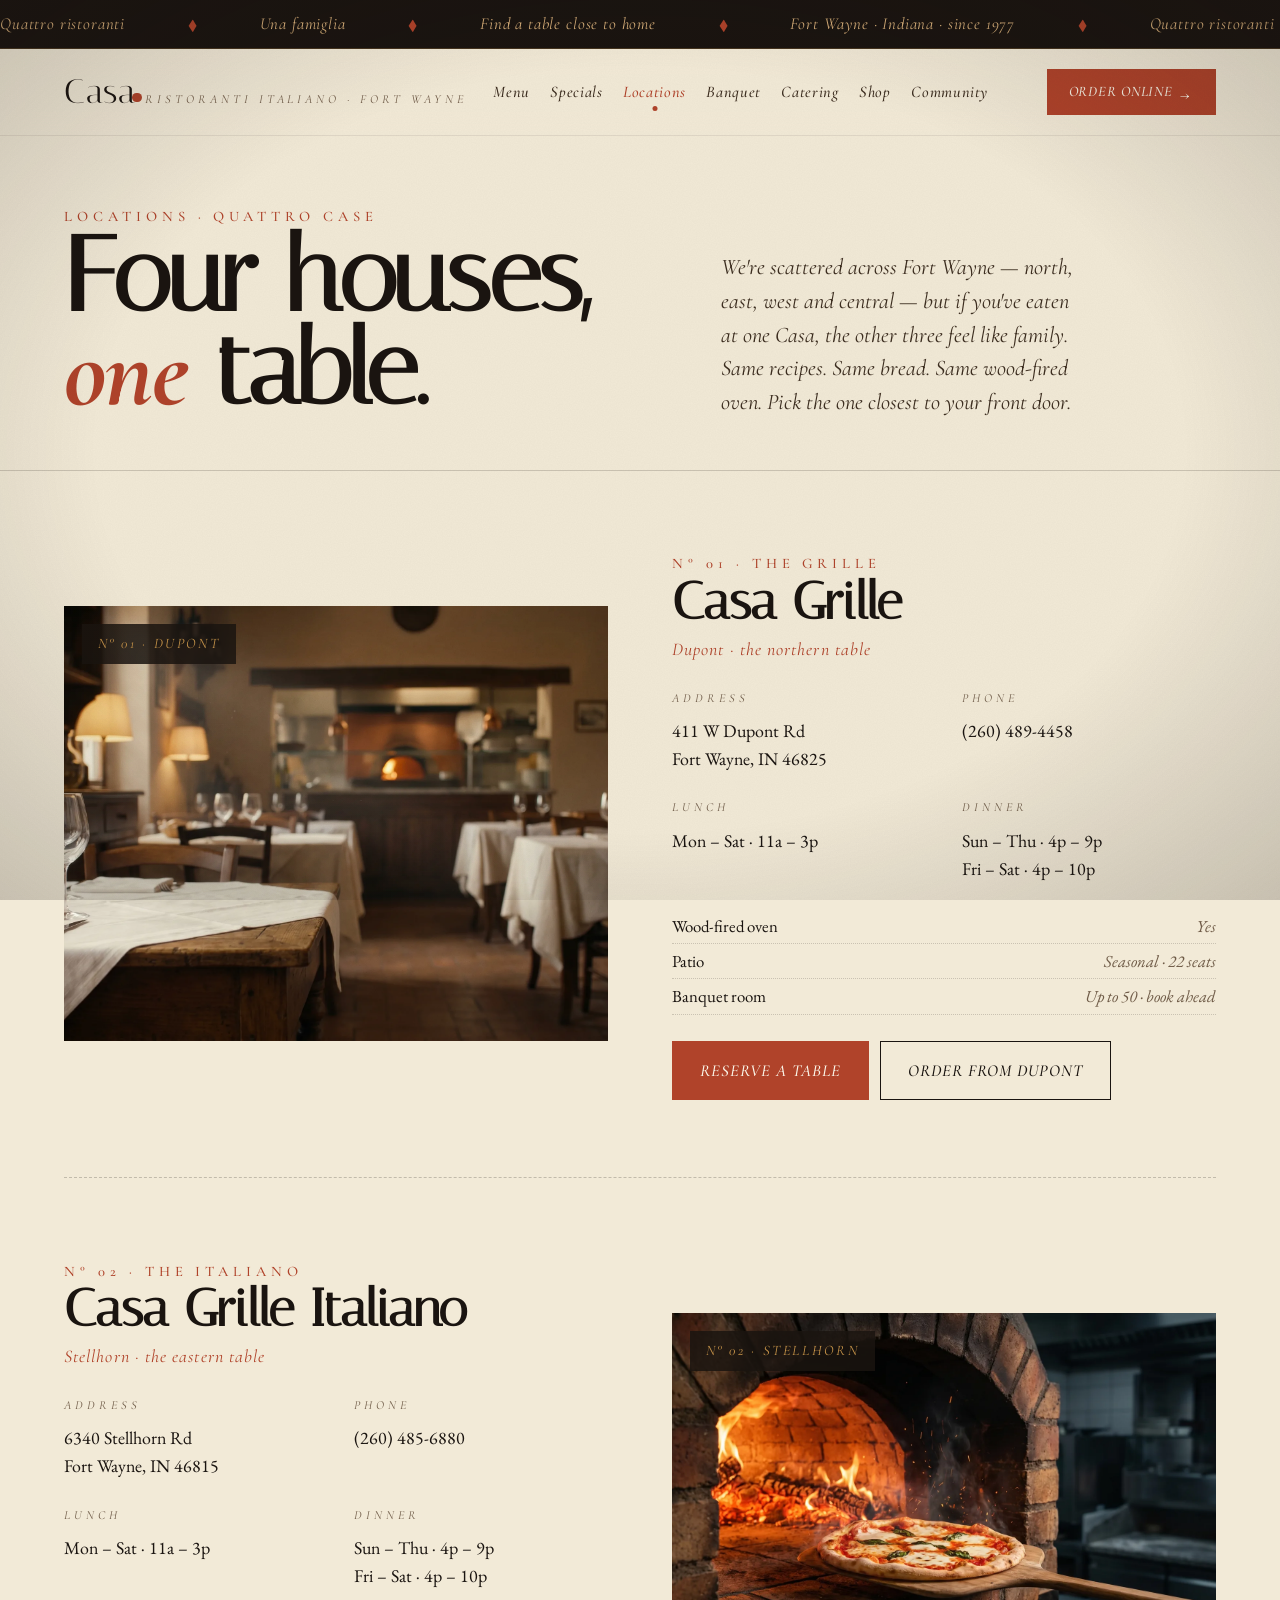
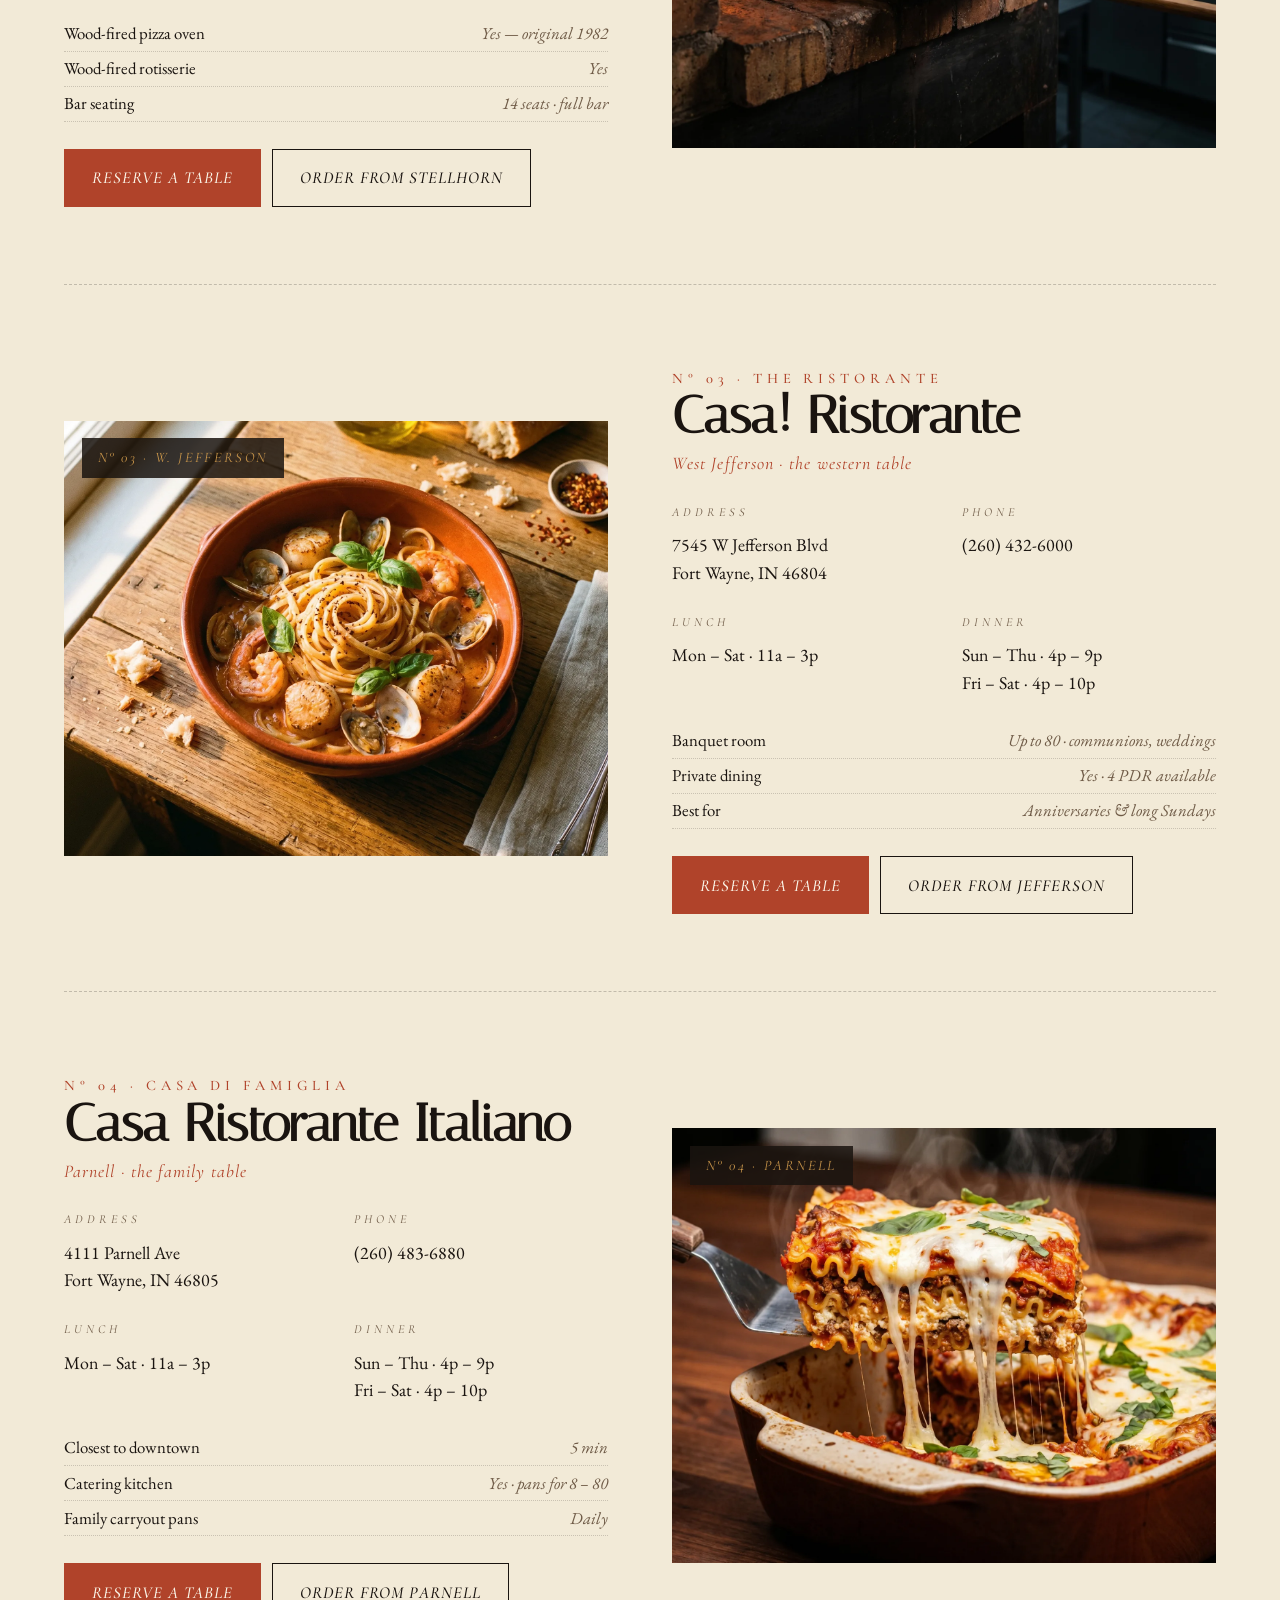
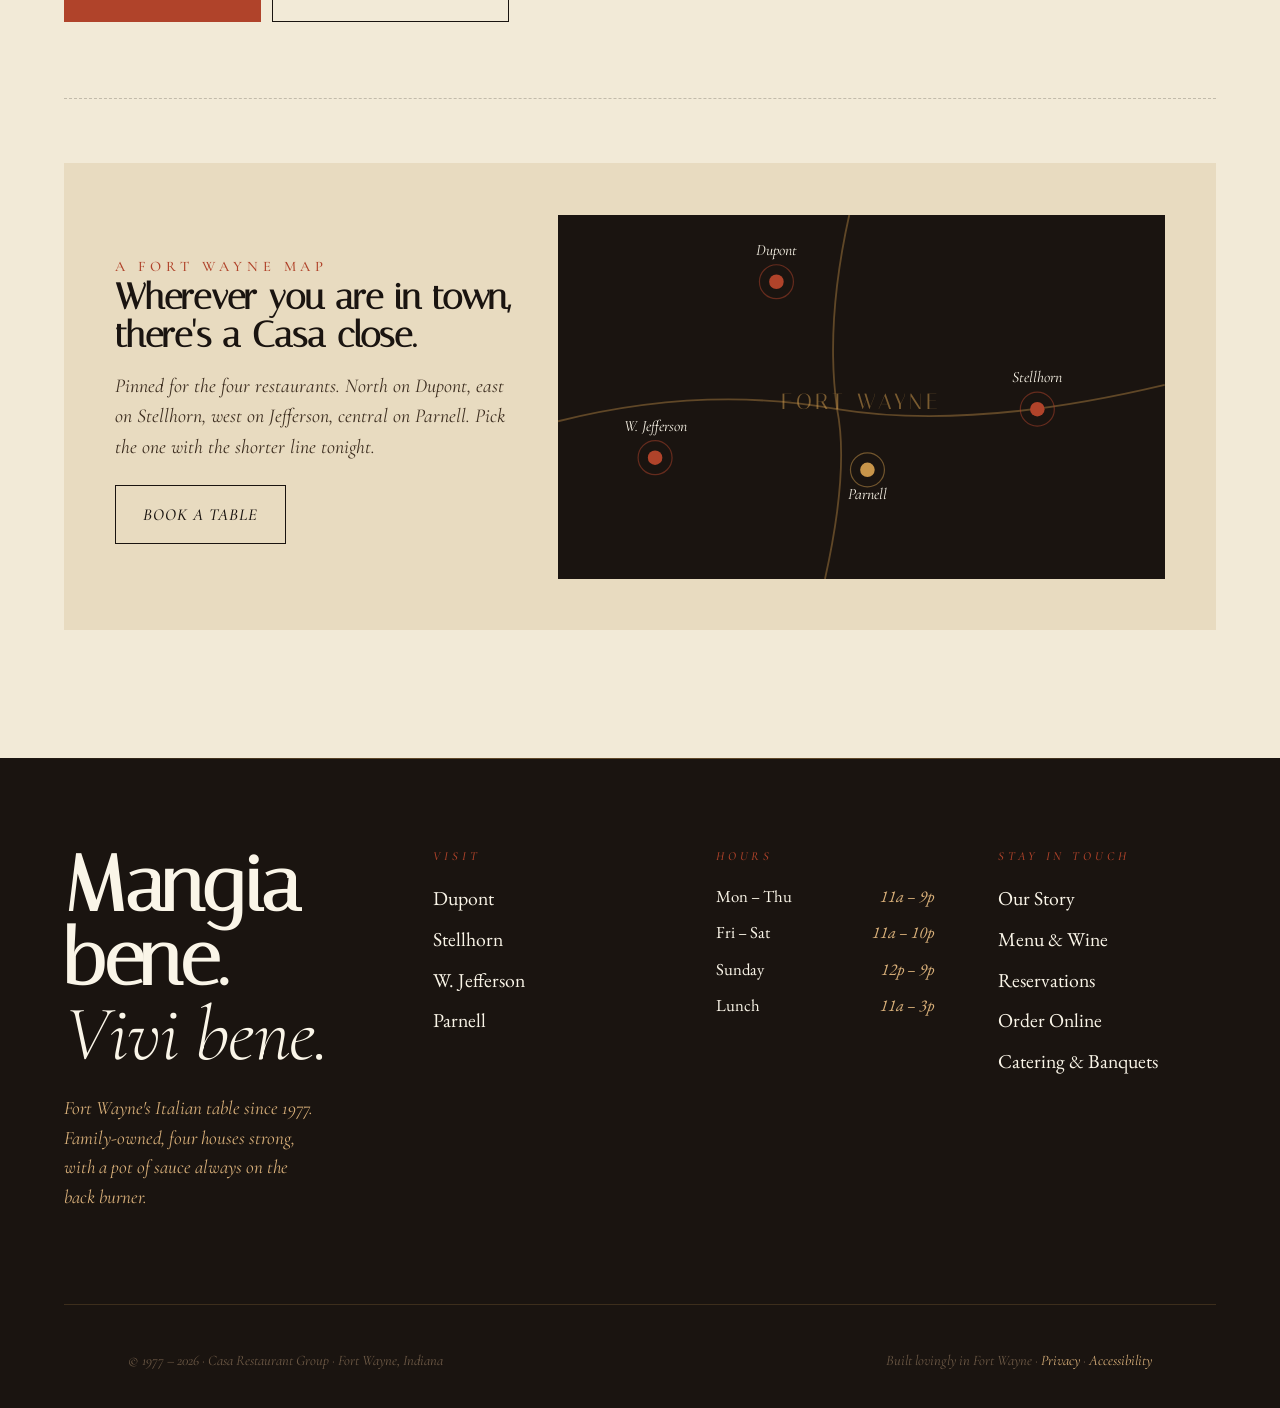
==== commit aab3f912: "feat: full nav expansion + complete inline ordering on the menu page New pages - specials.html  Dail" ====
--- a/locations.html
+++ b/locations.html
@@ -50,10 +50,13 @@
     <div class="shell shell--wide nav__inner">
       <a href="index.html" class="nav__brand"><span class="nav__brand-mark">Casa</span><span class="nav__brand-meta">Ristoranti Italiano · Fort Wayne</span></a>
       <nav class="nav__menu" aria-label="Primary">
-        <a href="story.html" class="nav__link">Our Story</a>
         <a href="menu.html" class="nav__link">Menu</a>
+        <a href="specials.html" class="nav__link">Specials</a>
         <a href="locations.html" class="nav__link">Locations</a>
-        <a href="reservations.html" class="nav__link">Reservations</a>
+        <a href="banquet.html" class="nav__link">Banquet</a>
+        <a href="catering.html" class="nav__link">Catering</a>
+        <a href="shop.html" class="nav__link">Shop</a>
+        <a href="community.html" class="nav__link">Community</a>
       </nav>
       <div class="nav__cta"><a href="order.html" class="btn btn--small">Order Online <span class="btn__arrow">→</span></a></div>
       <button class="nav__burger" aria-label="Open menu" aria-expanded="false"><span></span><span></span><span></span></button>
--- a/assets/css/layout.css
+++ b/assets/css/layout.css
@@ -110,21 +110,23 @@
 
 .nav__menu {
   display: flex;
-  gap: clamp(1rem, 2.5vw, 2.5rem);
+  gap: clamp(0.625rem, 1.6vw, 1.75rem);
   align-items: center;
   justify-content: center;
+  flex-wrap: nowrap;
 }
 
 .nav__link {
   font-family: var(--font-italic);
   font-style: italic;
   font-weight: 500;
-  font-size: 0.9375rem;
+  font-size: clamp(0.8125rem, 0.78rem + 0.18vw, 0.9375rem);
   letter-spacing: 0.04em;
   position: relative;
   padding: 0.4em 0;
   color: var(--ink-soft);
   transition: color 0.25s var(--ease-warm);
+  white-space: nowrap;
 }
 
 .nav__link::after {
@@ -173,7 +175,11 @@
 .nav.is-open .nav__burger span:nth-child(2) { opacity: 0; }
 .nav.is-open .nav__burger span:nth-child(3) { top: 19px; transform: rotate(-45deg); }
 
-@media (max-width: 880px) {
+@media (max-width: 1100px) {
+  .nav__brand-meta { display: none; }
+}
+
+@media (max-width: 1020px) {
   .nav__inner {
     grid-template-columns: 1fr auto;
   }
@@ -186,14 +192,16 @@
     padding: 1.5rem 0 1rem;
     max-height: 0;
     overflow: hidden;
-    transition: max-height 0.45s var(--ease-snap);
+    transition: max-height 0.5s var(--ease-snap);
     border-top: 1px solid rgba(26, 20, 16, 0.1);
     margin-top: 1rem;
   }
-  .nav.is-open .nav__menu { max-height: 30rem; }
+  .nav__menu .nav__link {
+    font-size: 1.125rem;
+  }
+  .nav.is-open .nav__menu { max-height: 40rem; }
   .nav__cta { display: none; }
   .nav__burger { display: block; }
-  .nav__brand-meta { display: none; }
 }
 
 /* ---- Buttons ---- */
